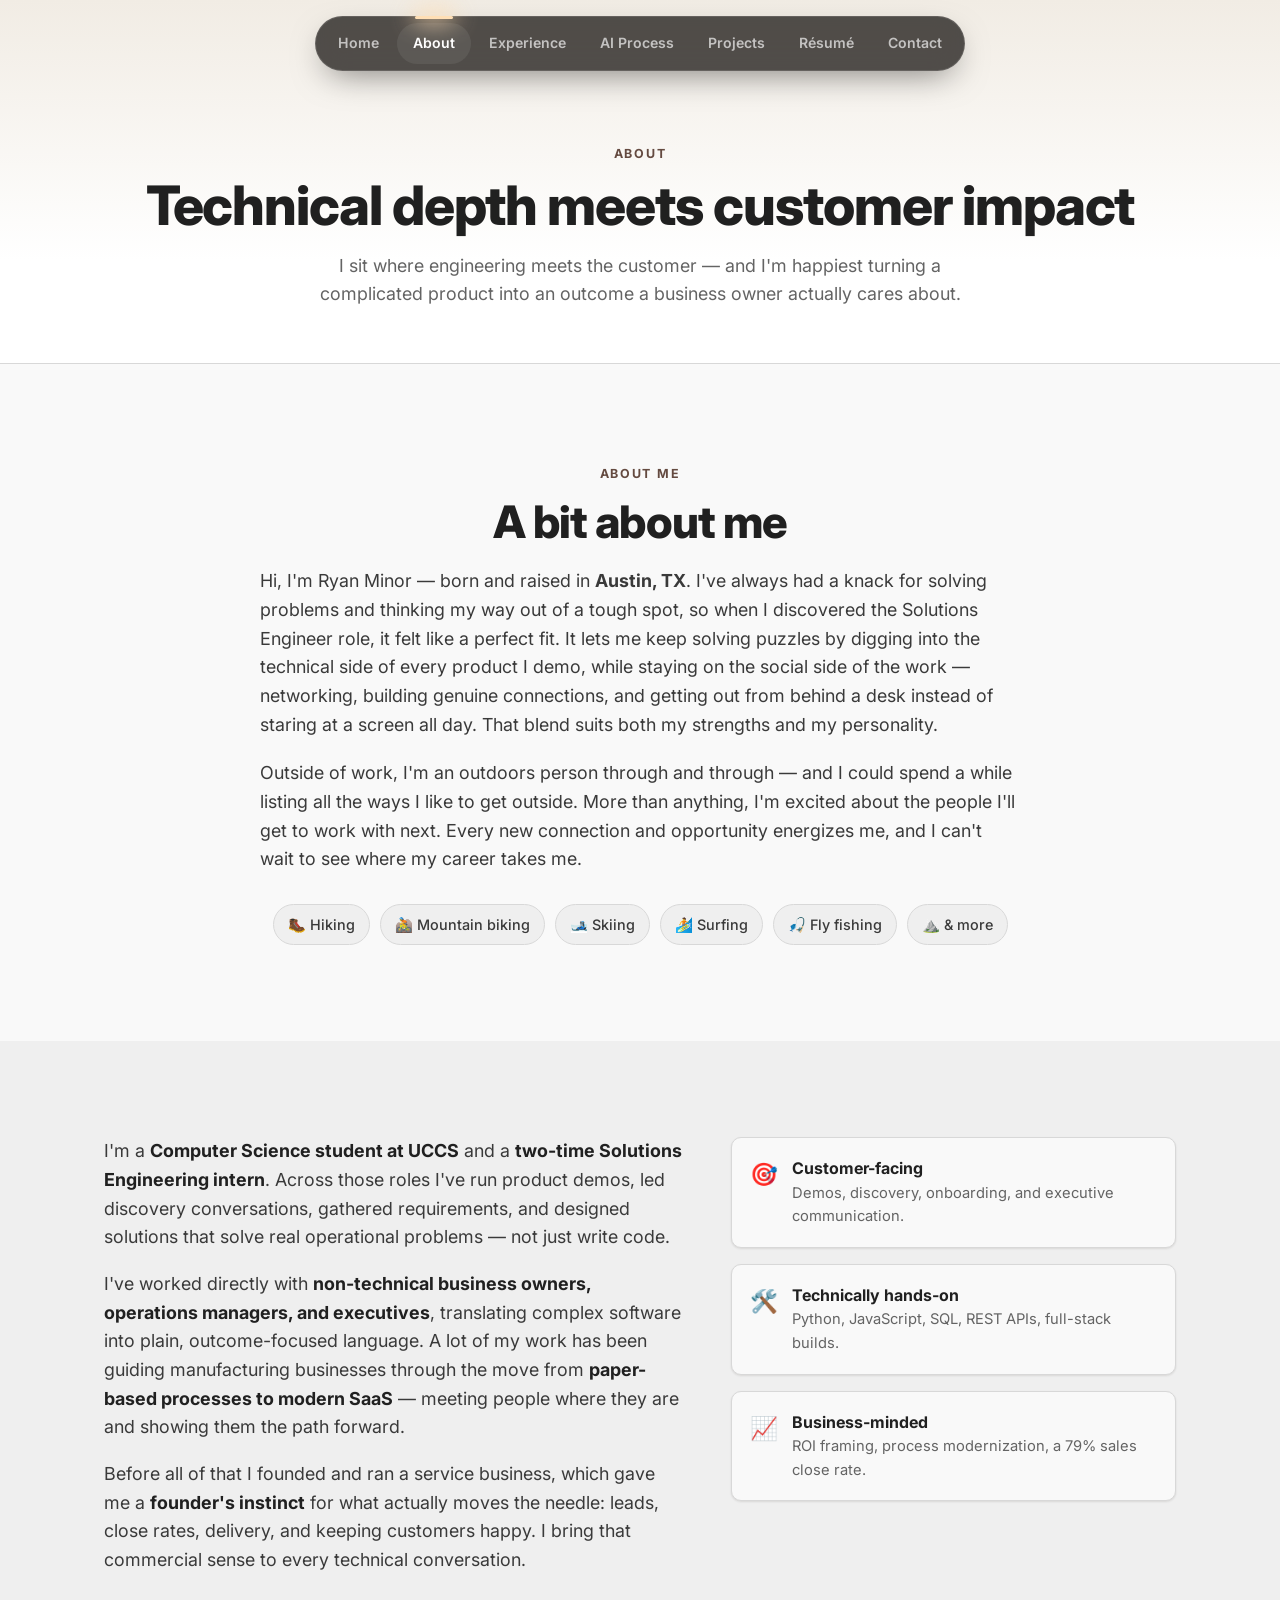
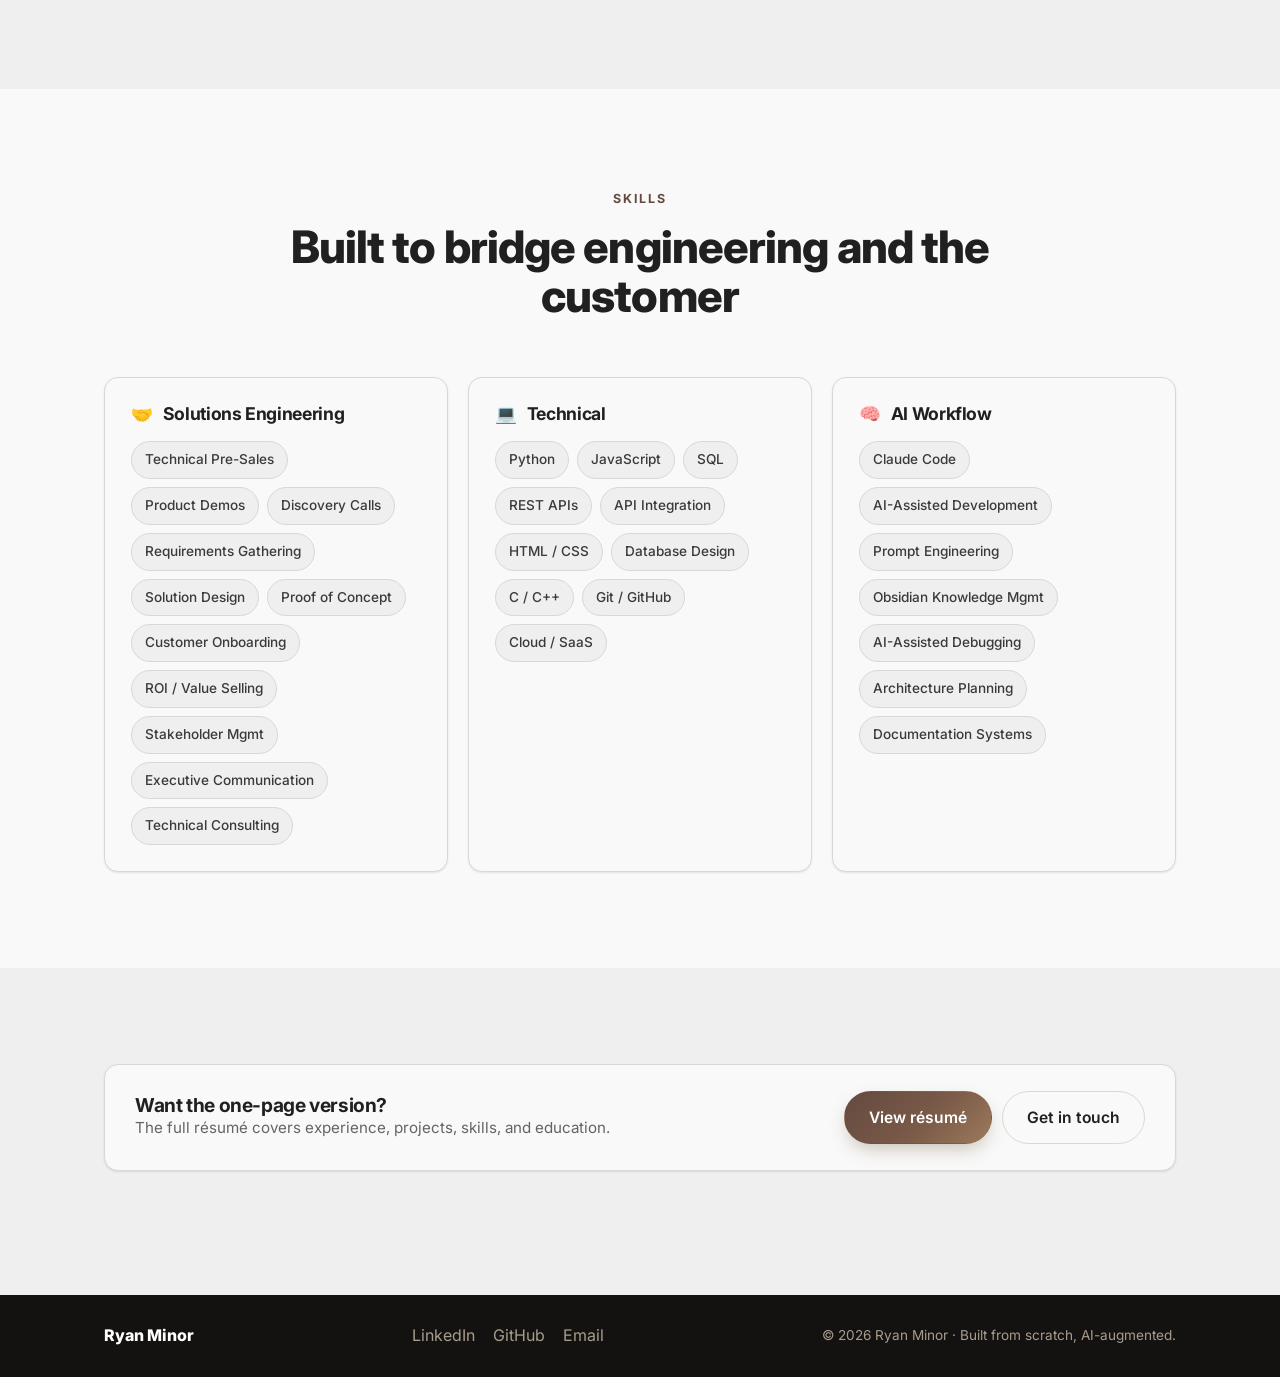
==== about.html @ b39861ee "Redesign portfolio: multi-page Solutions Engineer site - Multi-page architecture (Home, About, Exper" ====
<!DOCTYPE html>
<html lang="en">
<head>
    <meta charset="UTF-8">
    <meta name="viewport" content="width=device-width, initial-scale=1.0">
    <title>About — Ryan Minor</title>
    <meta name="description" content="About Ryan Minor — a Computer Science student and two-time Solutions Engineering intern bridging engineering and the customer.">
    <meta name="theme-color" content="#161616">
    <link rel="icon" href="data:image/svg+xml,<svg xmlns='http://www.w3.org/2000/svg' viewBox='0 0 100 100'><rect width='100' height='100' rx='22' fill='%23644a40'/><text x='50' y='68' font-size='52' font-family='Arial' font-weight='bold' fill='white' text-anchor='middle'>RM</text></svg>">
    <link rel="stylesheet" href="styles.css">
    <link rel="preconnect" href="https://fonts.googleapis.com"><link rel="preconnect" href="https://fonts.gstatic.com" crossorigin>
    <link href="https://fonts.googleapis.com/css2?family=Inter:wght@400;500;600;700;800;900&display=swap" rel="stylesheet">
</head>
<body>
    <div class="scroll-progress" id="scroll-progress"></div>
    <div id="nav-root"></div>

    <main>
        <header class="page-hero">
            <div class="container reveal">
                <span class="eyebrow">About</span>
                <h1 class="page-hero__title">Technical depth meets customer impact</h1>
                <p class="page-hero__lead">I sit where engineering meets the customer — and I'm happiest turning a complicated product into an outcome a business owner actually cares about.</p>
            </div>
        </header>

        <section class="section">
            <div class="container">
                <div class="about-me reveal">
                    <div class="about-me__head">
                        <span class="eyebrow">About Me</span>
                        <h2 class="section-title">A bit about me</h2>
                    </div>
                    <p>Hi, I'm Ryan Minor — born and raised in <strong>Austin, TX</strong>. I've always had a knack for solving problems and thinking my way out of a tough spot, so when I discovered the Solutions Engineer role, it felt like a perfect fit. It lets me keep solving puzzles by digging into the technical side of every product I demo, while staying on the social side of the work — networking, building genuine connections, and getting out from behind a desk instead of staring at a screen all day. That blend suits both my strengths and my personality.</p>
                    <p>Outside of work, I'm an outdoors person through and through — and I could spend a while listing all the ways I like to get outside. More than anything, I'm excited about the people I'll get to work with next. Every new connection and opportunity energizes me, and I can't wait to see where my career takes me.</p>
                    <div class="hobby-tags">
                        <span>🥾 Hiking</span><span>🚵 Mountain biking</span><span>🎿 Skiing</span><span>🏄 Surfing</span><span>🎣 Fly fishing</span><span>⛰️ &amp; more</span>
                    </div>
                </div>
            </div>
        </section>

        <section class="section section-soft">
            <div class="container">
                <div class="about-grid">
                    <div class="about-lead reveal">
                        <p>I'm a <strong>Computer Science student at UCCS</strong> and a <strong>two-time Solutions Engineering intern</strong>. Across those roles I've run product demos, led discovery conversations, gathered requirements, and designed solutions that solve real operational problems — not just write code.</p>
                        <p>I've worked directly with <strong>non-technical business owners, operations managers, and executives</strong>, translating complex software into plain, outcome-focused language. A lot of my work has been guiding manufacturing businesses through the move from <strong>paper-based processes to modern SaaS</strong> — meeting people where they are and showing them the path forward.</p>
                        <p>Before all of that I founded and ran a service business, which gave me a <strong>founder's instinct</strong> for what actually moves the needle: leads, close rates, delivery, and keeping customers happy. I bring that commercial sense to every technical conversation.</p>
                    </div>
                    <ul class="about-points reveal">
                        <li><span>🎯</span><div><strong>Customer-facing</strong><p>Demos, discovery, onboarding, and executive communication.</p></div></li>
                        <li><span>🛠️</span><div><strong>Technically hands-on</strong><p>Python, JavaScript, SQL, REST APIs, full-stack builds.</p></div></li>
                        <li><span>📈</span><div><strong>Business-minded</strong><p>ROI framing, process modernization, a 79% sales close rate.</p></div></li>
                    </ul>
                </div>
            </div>
        </section>

        <section class="section">
            <div class="container">
                <div class="section-head reveal">
                    <span class="eyebrow">Skills</span>
                    <h2 class="section-title">Built to bridge engineering and the customer</h2>
                </div>
                <div class="skills-grid">
                    <div class="skill-col reveal">
                        <h3 class="skill-col__title"><span>🤝</span> Solutions Engineering</h3>
                        <div class="skill-tags">
                            <span>Technical Pre-Sales</span><span>Product Demos</span><span>Discovery Calls</span>
                            <span>Requirements Gathering</span><span>Solution Design</span><span>Proof of Concept</span>
                            <span>Customer Onboarding</span><span>ROI / Value Selling</span><span>Stakeholder Mgmt</span>
                            <span>Executive Communication</span><span>Technical Consulting</span>
                        </div>
                    </div>
                    <div class="skill-col reveal">
                        <h3 class="skill-col__title"><span>💻</span> Technical</h3>
                        <div class="skill-tags">
                            <span>Python</span><span>JavaScript</span><span>SQL</span><span>REST APIs</span>
                            <span>API Integration</span><span>HTML / CSS</span><span>Database Design</span>
                            <span>C / C++</span><span>Git / GitHub</span><span>Cloud / SaaS</span>
                        </div>
                    </div>
                    <div class="skill-col reveal">
                        <h3 class="skill-col__title"><span>🧠</span> AI Workflow</h3>
                        <div class="skill-tags">
                            <span>Claude Code</span><span>AI-Assisted Development</span><span>Prompt Engineering</span>
                            <span>Obsidian Knowledge Mgmt</span><span>AI-Assisted Debugging</span>
                            <span>Architecture Planning</span><span>Documentation Systems</span>
                        </div>
                    </div>
                </div>
            </div>
        </section>

        <section class="section section-soft">
            <div class="container">
                <div class="resume-cta reveal">
                    <div><h3>Want the one-page version?</h3><p>The full résumé covers experience, projects, skills, and education.</p></div>
                    <div class="resume-cta__actions">
                        <a href="resume.html" class="btn btn-primary">View résumé</a>
                        <a href="contact.html" class="btn btn-outline">Get in touch</a>
                    </div>
                </div>
            </div>
        </section>
    </main>

    <footer class="footer" id="footer-root"></footer>
    <script src="script.js"></script>
</body>
</html>
---- styles.css ----
/* ============================================================
   Ryan Minor — Solutions Engineer Portfolio
   Modern SaaS design system · vanilla CSS
   ============================================================ */

:root {
  --bg: #f9f9f9;          /* background */
  --soft: #efefef;        /* muted (section-soft) */
  --ink: #202020;         /* foreground */
  --ink-2: #3a3a3a;
  --muted: #646464;       /* muted-foreground */
  --line: #d8d8d8;        /* border */
  --brand: #644a40;       /* primary — warm brown */
  --brand-2: #9c7a5c;     /* lighter warm brown */
  --brand-ink: #582d1d;   /* deep brown (tag text) */
  --cream: #ffdfb5;       /* secondary — warm cream */
  --dark: #161616;        /* dark sections */
  --dark-2: #1d1b18;
  --grad: linear-gradient(135deg, #644a40 0%, #7a5a48 55%, #9c7a5c 100%);
  --shadow-sm: 0 1px 2px rgba(32,26,22,.06), 0 1px 3px rgba(32,26,22,.05);
  --shadow-md: 0 10px 30px -12px rgba(32,26,22,.18);
  --shadow-lg: 0 30px 60px -20px rgba(32,26,22,.26);
  --radius: 14px;
  --radius-sm: 10px;
  --maxw: 1120px;
  --nav-h: 68px;
}

* { margin: 0; padding: 0; box-sizing: border-box; }
html { scroll-behavior: smooth; scroll-padding-top: 84px; -webkit-text-size-adjust: 100%; }
body {
  font-family: "Inter", -apple-system, BlinkMacSystemFont, "Segoe UI", sans-serif;
  color: var(--ink);
  background: var(--bg);
  line-height: 1.6;
  -webkit-font-smoothing: antialiased;
  overflow-x: hidden;
}
a { color: inherit; text-decoration: none; }
img, canvas { display: block; max-width: 100%; }
h1, h2, h3 { line-height: 1.1; letter-spacing: -0.02em; }

/* ---------- Layout ---------- */
.container { width: 100%; max-width: var(--maxw); margin: 0 auto; padding: 0 24px; }
.section { padding: 96px 0; }
.section-soft { background: var(--soft); }
.section-dark { background: var(--dark); background-image: radial-gradient(900px 500px at 80% -10%, rgba(255,224,194,.18), transparent 60%), radial-gradient(700px 400px at 0% 110%, rgba(100,74,64,.4), transparent 55%); }

.section-head { max-width: 720px; margin: 0 auto 56px; text-align: center; }
.eyebrow { display: inline-block; font-size: .78rem; font-weight: 700; letter-spacing: .14em; text-transform: uppercase; color: var(--brand); margin-bottom: 14px; }
.eyebrow--light { color: #ffe0c2; }
.section-title { font-size: clamp(1.9rem, 3.6vw, 2.8rem); font-weight: 800; color: var(--ink); }
.section-title--light { color: #fff; }
.section-sub { margin-top: 16px; font-size: 1.08rem; color: var(--muted); }
.section-sub--light { color: #cdc6ba; }
.section-head--light .section-title { color: #fff; }

/* ---------- Buttons ---------- */
.btn { display: inline-flex; align-items: center; justify-content: center; gap: 8px; font-weight: 600; font-size: .98rem; padding: 13px 24px; border-radius: 999px; cursor: pointer; border: 1px solid transparent; transition: transform .2s ease, box-shadow .2s ease, background .2s ease, color .2s ease, border-color .2s ease; white-space: nowrap; }
.btn-sm { padding: 9px 18px; font-size: .9rem; }
.btn-primary { background: var(--grad); color: #fff; box-shadow: 0 8px 20px -6px rgba(100,74,40,.4); }
.btn-primary:hover { transform: translateY(-2px); box-shadow: 0 14px 28px -8px rgba(100,74,40,.5); }
.btn-outline { border-color: var(--line); background: var(--bg); color: var(--ink); }
.btn-outline:hover { border-color: var(--brand); color: var(--brand); transform: translateY(-2px); }
.btn-ghost { background: transparent; color: var(--ink); }
.btn-ghost:hover { color: var(--brand); }

/* ---------- Scroll progress ---------- */
.scroll-progress { position: fixed; top: 0; left: 0; height: 3px; width: 100%; transform: scaleX(var(--scroll-progress, 0)); transform-origin: 0 50%; background: var(--grad); z-index: 1000; }

/* ---------- Navbar ---------- */
.navbar { position: fixed; top: 0; left: 0; right: 0; height: var(--nav-h); z-index: 900; display: flex; align-items: center; transition: background .3s ease, box-shadow .3s ease, border-color .3s ease; border-bottom: 1px solid transparent; }
.navbar.scrolled { background: rgba(255,255,255,.85); backdrop-filter: saturate(180%) blur(14px); border-bottom-color: var(--line); box-shadow: var(--shadow-sm); }
.nav-container { width: 100%; max-width: var(--maxw); margin: 0 auto; padding: 0 24px; display: flex; align-items: center; justify-content: space-between; gap: 16px; }
.nav-logo { display: flex; align-items: center; gap: 10px; font-weight: 800; }
.nav-logo__mark { display: grid; place-items: center; width: 34px; height: 34px; border-radius: 10px; background: var(--grad); color: #fff; font-size: .85rem; letter-spacing: -.02em; }
.nav-logo__name { color: #fff; transition: color .3s ease; }
.navbar.scrolled .nav-logo__name { color: var(--ink); }
.nav-links { display: flex; gap: 28px; }
.nav-link { font-size: .95rem; font-weight: 500; color: rgba(255,255,255,.82); transition: color .2s ease; position: relative; }
.nav-link:hover, .nav-link.active { color: #fff; }
.navbar.scrolled .nav-link { color: var(--muted); }
.navbar.scrolled .nav-link:hover, .navbar.scrolled .nav-link.active { color: var(--ink); }
.nav-link.active::after { content: ""; position: absolute; left: 0; right: 0; bottom: -8px; height: 2px; border-radius: 2px; background: var(--brand); }
.nav-actions { display: flex; align-items: center; gap: 10px; }
.navbar:not(.scrolled) .nav-actions .btn-ghost { color: #fff; border: 1px solid rgba(255,255,255,.25); }
.nav-toggle { display: none; flex-direction: column; gap: 5px; background: none; border: 0; cursor: pointer; padding: 8px; }
.nav-toggle span { width: 22px; height: 2px; background: #fff; border-radius: 2px; transition: .3s; }
.navbar.scrolled .nav-toggle span { background: var(--ink); }

/* ---------- Hero ---------- */
.hero { position: relative; min-height: 100vh; display: flex; flex-direction: column; justify-content: center; padding: calc(var(--nav-h) + 40px) 24px 60px; overflow: hidden; background: var(--dark); color: #fff; }
.hero__bg { position: absolute; inset: 0; z-index: 0; }
.hero__grid { position: absolute; inset: 0; background-image: linear-gradient(to right, rgba(255,255,255,.05) 1px, transparent 1px), linear-gradient(to bottom, rgba(255,255,255,.05) 1px, transparent 1px); background-size: 54px 54px; mask-image: radial-gradient(ellipse 80% 60% at 50% 30%, #000 30%, transparent 75%); -webkit-mask-image: radial-gradient(ellipse 80% 60% at 50% 30%, #000 30%, transparent 75%); }
.aurora { position: absolute; border-radius: 50%; filter: blur(90px); opacity: .55; animation: drift 18s ease-in-out infinite; }
.aurora--1 { width: 560px; height: 560px; background: #644a40; top: -160px; left: -100px; }
.aurora--2 { width: 520px; height: 520px; background: #ffdfb5; top: -60px; right: -120px; animation-delay: -6s; }
.aurora--3 { width: 600px; height: 600px; background: #9c7a5c; bottom: -260px; left: 30%; animation-delay: -11s; opacity: .4; }
@keyframes drift { 0%,100% { transform: translate(0,0) scale(1); } 33% { transform: translate(40px,30px) scale(1.08); } 66% { transform: translate(-30px,20px) scale(.95); } }
.hero__shader { position: absolute; inset: 0; width: 100%; height: 100%; display: block; z-index: 0; }
.hero__veil { position: absolute; inset: 0; z-index: 1; pointer-events: none; background: radial-gradient(ellipse 72% 56% at 50% 42%, rgba(11,16,32,.74), rgba(11,16,32,.45) 70%, rgba(11,16,32,.6)); }

.hero__content { position: relative; z-index: 2; max-width: 880px; margin: 0 auto; text-align: center; }
.hero__badge { display: inline-flex; align-items: center; gap: 9px; font-size: .85rem; font-weight: 500; color: #c7d0e8; background: rgba(255,255,255,.06); border: 1px solid rgba(255,255,255,.14); padding: 8px 16px; border-radius: 999px; backdrop-filter: blur(6px); }
.hero__badge-dot { width: 8px; height: 8px; border-radius: 50%; background: #34d399; box-shadow: 0 0 0 4px rgba(52,211,153,.2); }
.hero__title { font-size: clamp(3rem, 8vw, 5.6rem); font-weight: 900; margin: 22px 0 6px; letter-spacing: -.04em; background: linear-gradient(180deg, #fff, #ffe0c2); -webkit-background-clip: text; background-clip: text; color: transparent; }
.hero__roles { display: inline-flex; flex-wrap: wrap; justify-content: center; align-items: center; gap: 10px; font-weight: 600; font-size: clamp(1rem, 2.4vw, 1.35rem); color: #ffe0c2; }
.hero__roles i { color: rgba(255,255,255,.3); font-style: normal; }
.hero__lead { max-width: 640px; margin: 22px auto 0; font-size: 1.12rem; color: #cdc6ba; }
.hero__lead strong { color: #fff; font-weight: 600; }
.hero__cta { display: flex; flex-wrap: wrap; gap: 12px; justify-content: center; margin-top: 34px; }
.hero__cta .btn-outline { background: rgba(255,255,255,.06); border-color: rgba(255,255,255,.2); color: #fff; }
.hero__cta .btn-outline:hover { background: rgba(255,255,255,.12); border-color: #fff; color: #fff; }
.hero__cta .btn-ghost { color: #c7d0e8; }
.hero__cta .btn-ghost:hover { color: #fff; }
.hero__socials { display: flex; flex-wrap: wrap; gap: 22px; justify-content: center; margin-top: 26px; font-size: .9rem; color: #a89c8c; }
.hero__socials a:hover { color: #fff; }

.hero__stats { position: relative; z-index: 2; display: grid; grid-template-columns: repeat(4, 1fr); gap: 20px; max-width: 880px; margin: 64px auto 0; padding-top: 30px; border-top: 1px solid rgba(255,255,255,.1); }
.stat { text-align: center; }
.stat__num { display: block; font-size: clamp(1.8rem, 4vw, 2.6rem); font-weight: 800; background: linear-gradient(135deg,#fff,#ffe0c2); -webkit-background-clip: text; background-clip: text; color: transparent; }
.stat__label { font-size: .82rem; color: #a89c8c; }

/* ---------- About ---------- */
.about-grid { display: grid; grid-template-columns: 1.3fr 1fr; gap: 48px; align-items: start; }
.about-lead p { font-size: 1.12rem; color: var(--ink-2); margin-bottom: 18px; }
.about-lead strong { color: var(--ink); font-weight: 700; }
.about-points { list-style: none; display: grid; gap: 16px; }
.about-points li { display: flex; gap: 14px; background: var(--bg); border: 1px solid var(--line); border-radius: var(--radius-sm); padding: 18px; box-shadow: var(--shadow-sm); }
.about-points span { font-size: 1.4rem; }
.about-points strong { display: block; font-size: 1rem; }
.about-points p { font-size: .92rem; color: var(--muted); }

/* ---------- About Me (personal) ---------- */
.about-me { max-width: 760px; margin: 0 auto; }
.about-me__head { text-align: center; margin-bottom: 8px; }
.about-me p { font-size: 1.12rem; color: var(--ink-2); margin-top: 20px; }
.hobby-tags { display: flex; flex-wrap: wrap; gap: 10px; justify-content: center; margin-top: 30px; }
.hobby-tags span { font-size: .9rem; font-weight: 500; padding: 8px 14px; border-radius: 999px; background: var(--soft); border: 1px solid var(--line); color: var(--ink-2); transition: transform .15s ease, border-color .15s ease; }
.hobby-tags span:hover { transform: translateY(-2px); border-color: var(--brand); }

/* ---------- Experience ---------- */
.timeline { display: grid; gap: 22px; max-width: 880px; margin: 0 auto; }
.exp-card { background: var(--bg); border: 1px solid var(--line); border-radius: var(--radius); padding: 30px; box-shadow: var(--shadow-sm); transition: transform .25s ease, box-shadow .25s ease, border-color .25s ease; }
.exp-card:hover { transform: translateY(-3px); box-shadow: var(--shadow-md); border-color: #d6dbed; }
.exp-card__top { display: flex; justify-content: space-between; align-items: flex-start; gap: 16px; flex-wrap: wrap; margin-bottom: 16px; }
.exp-card__role { font-size: 1.25rem; font-weight: 700; }
.exp-card__co { color: var(--brand); font-weight: 600; }
.exp-card__date { font-size: .85rem; color: var(--muted); white-space: nowrap; background: var(--soft); padding: 6px 12px; border-radius: 999px; }
.exp-card__points { list-style: none; display: grid; gap: 10px; }
.exp-card__points li { position: relative; padding-left: 22px; color: var(--ink-2); font-size: .98rem; }
.exp-card__points li::before { content: ""; position: absolute; left: 4px; top: 10px; width: 6px; height: 6px; border-radius: 50%; background: var(--brand); }
.exp-card__points strong { color: var(--ink); font-weight: 700; }
.exp-card__tags { display: flex; flex-wrap: wrap; gap: 8px; margin-top: 18px; }
.exp-card__tags span { font-size: .78rem; font-weight: 600; color: var(--brand-ink); background: #f1e8df; padding: 5px 12px; border-radius: 999px; }

/* ---------- AI Process ---------- */
.process { display: grid; grid-template-columns: repeat(3, 1fr); gap: 18px; margin-bottom: 36px; }
.process__step { background: var(--bg); border: 1px solid var(--line); border-radius: var(--radius); padding: 26px; box-shadow: var(--shadow-sm); position: relative; overflow: hidden; transition: transform .25s ease, box-shadow .25s ease; }
.process__step:hover { transform: translateY(-3px); box-shadow: var(--shadow-md); }
.process__num { font-size: 2rem; font-weight: 800; background: var(--grad); -webkit-background-clip: text; background-clip: text; color: transparent; }
.process__step h3 { font-size: 1.05rem; margin: 8px 0 6px; }
.process__step p { font-size: .92rem; color: var(--muted); }
.ai-tools { display: grid; grid-template-columns: repeat(3, 1fr); gap: 18px; }
.ai-tool { background: var(--dark); color: #fff; border-radius: var(--radius); padding: 28px; background-image: radial-gradient(500px 200px at 100% 0%, rgba(255,224,194,.16), transparent 70%); }
.ai-tool h3 { font-size: 1.1rem; margin-bottom: 10px; }
.ai-tool p { font-size: .92rem; color: #cdc6ba; }

/* ---------- Knowledge Graph ---------- */
.graph-wrap { position: relative; height: 520px; border-radius: 12px; overflow: hidden; background: radial-gradient(130% 100% at 50% -10%, #201d2b, #151515 65%); box-shadow: inset 0 0 0 1px rgba(255,255,255,.06); }
#knowledge-graph { width: 100%; height: 100%; cursor: grab; }
#knowledge-graph:active { cursor: grabbing; }
.graph-tooltip { position: absolute; pointer-events: none; padding: 6px 11px; border-radius: 8px; background: #1e1e1e; box-shadow: inset 0 0 0 1px rgba(255,255,255,.12); color: #eeeeee; font-size: .8rem; font-weight: 500; letter-spacing: -.28px; opacity: 0; transform: translate(-50%, -135%); transition: opacity .15s ease; white-space: nowrap; z-index: 5; }
.graph-legend { position: absolute; bottom: 14px; left: 16px; right: 16px; text-align: center; pointer-events: none; }
.graph-legend .graph-cap { font-size: 12px; color: #a3a3a3; letter-spacing: -.24px; }

/* ---------- AI Projects ---------- */
.proj-grid { display: grid; grid-template-columns: repeat(3, 1fr); gap: 20px; }
.proj-card { background: var(--bg); border: 1px solid var(--line); border-radius: var(--radius); padding: 26px; box-shadow: var(--shadow-sm); display: flex; flex-direction: column; transition: transform .25s ease, box-shadow .25s ease, border-color .25s ease; }
.proj-card:hover { transform: translateY(-4px); box-shadow: var(--shadow-lg); border-color: #d2d8ef; }
.proj-card--feature { grid-column: span 3; border-color: transparent; background: var(--dark); color: #fff; background-image: radial-gradient(700px 300px at 90% -20%, rgba(255,224,194,.16), transparent 60%), radial-gradient(500px 300px at -10% 120%, rgba(100,74,64,.4), transparent 60%); }
.proj-card__head { display: flex; justify-content: space-between; align-items: center; gap: 12px; margin-bottom: 12px; }
.proj-card__head h3 { font-size: 1.2rem; }
.proj-card--feature .proj-card__head h3 { font-size: 1.5rem; }
.proj-card__status { font-size: .72rem; font-weight: 700; text-transform: uppercase; letter-spacing: .06em; padding: 5px 11px; border-radius: 999px; background: #f1e8df; color: var(--brand-ink); white-space: nowrap; }
.proj-card--feature .proj-card__status { background: rgba(255,255,255,.15); color: #fff; }
.proj-card__status--live { background: #dcfce7; color: #166534; }
.proj-card__status--soon { background: #fef3c7; color: #92400e; }
.proj-card__desc { font-size: .96rem; color: var(--muted); margin-bottom: 18px; }
.proj-card--feature .proj-card__desc { color: #cdc6ba; max-width: 720px; }
.proj-card--feature .proj-card__desc strong { color: #fff; }
.proj-meta { display: grid; gap: 12px; margin-bottom: 18px; }
.proj-card--feature .proj-meta { grid-template-columns: repeat(3, 1fr); }
.proj-meta dt { font-size: .72rem; font-weight: 700; text-transform: uppercase; letter-spacing: .06em; color: var(--brand); margin-bottom: 3px; }
.proj-card--feature .proj-meta dt { color: #ffe0c2; }
.proj-meta dd { font-size: .9rem; color: var(--ink-2); }
.proj-card--feature .proj-meta dd { color: #ddd5c9; }
.proj-card__tags { display: flex; flex-wrap: wrap; gap: 7px; margin-top: auto; }
.proj-card__tags span { font-size: .76rem; font-weight: 600; color: var(--ink-2); background: var(--soft); border: 1px solid var(--line); padding: 4px 10px; border-radius: 999px; }
.proj-card--feature .proj-card__tags span { background: rgba(255,255,255,.1); border-color: rgba(255,255,255,.15); color: #fff; }
.proj-card__outcome { margin-top: 16px; font-size: .9rem; color: #ffe0c2; font-weight: 500; }
.proj-role { font-size: .82rem; font-weight: 600; color: var(--brand); margin-bottom: 12px; }
.proj-foot { margin-top: auto; padding-top: 16px; }
.proj-links { display: flex; flex-wrap: wrap; gap: 18px; margin-top: 16px; }
.proj-link { display: inline-flex; align-items: center; gap: 7px; font-size: .88rem; font-weight: 600; color: var(--brand); transition: opacity .15s ease; }
.proj-link svg { width: 16px; height: 16px; }
.proj-link:hover { opacity: .65; }
.proj-link--ghost { color: var(--muted); }

/* ---------- Skills ---------- */
.skills-grid { display: grid; grid-template-columns: repeat(3, 1fr); gap: 20px; }
.skill-col { background: var(--bg); border: 1px solid var(--line); border-radius: var(--radius); padding: 26px; box-shadow: var(--shadow-sm); }
.skill-col__title { display: flex; align-items: center; gap: 10px; font-size: 1.1rem; margin-bottom: 18px; }
.skill-tags { display: flex; flex-wrap: wrap; gap: 8px; }
.skill-tags span { font-size: .85rem; font-weight: 500; padding: 7px 13px; border-radius: 999px; background: var(--soft); border: 1px solid var(--line); color: var(--ink-2); transition: transform .15s ease, border-color .15s ease, color .15s ease; }
.skill-tags span:hover { transform: translateY(-2px); border-color: var(--brand); color: var(--brand); }
.stack-use { color: var(--muted); font-size: .92rem; margin-bottom: 14px; }
.stack-note { text-align: center; max-width: 720px; margin: 32px auto 0; color: var(--ink-2); font-size: 1.05rem; }
.toolkit-stat { text-align: center; margin: -8px 0 44px; }
.toolkit-stat .stat__num { display: block; font-size: clamp(2.8rem, 7vw, 4.4rem); font-weight: 800; line-height: 1; background: var(--grad); -webkit-background-clip: text; background-clip: text; color: transparent; }
.toolkit-stat__label { display: block; margin-top: 8px; color: var(--muted); font-size: 1rem; }

/* ---------- Mini projects ---------- */
.mini-grid { display: grid; grid-template-columns: repeat(3, 1fr); gap: 20px; }
.mini-card { background: var(--bg); border: 1px solid var(--line); border-radius: var(--radius); padding: 24px; box-shadow: var(--shadow-sm); transition: transform .25s ease, box-shadow .25s ease; }
.mini-card:hover { transform: translateY(-3px); box-shadow: var(--shadow-md); }
.mini-card h3 { font-size: 1.1rem; margin-bottom: 10px; }
.mini-card p { font-size: .92rem; color: var(--muted); margin-bottom: 16px; }

/* ---------- Resume ---------- */
.resume-cta { display: flex; justify-content: space-between; align-items: center; gap: 20px; flex-wrap: wrap; background: var(--bg); border: 1px solid var(--line); border-radius: var(--radius); padding: 26px 30px; box-shadow: var(--shadow-sm); margin-bottom: 28px; }
.resume-cta h3 { font-size: 1.2rem; }
.resume-cta p { color: var(--muted); font-size: .95rem; }
.resume-cta__actions { display: flex; gap: 10px; flex-wrap: wrap; }
.resume-embed { border-radius: var(--radius); overflow: hidden; border: 1px solid var(--line); box-shadow: var(--shadow-md); height: 780px; background: var(--soft); }
.resume-embed iframe { width: 100%; height: 100%; border: 0; }

/* ---------- Contact ---------- */
.contact-inner { text-align: center; max-width: 720px; margin: 0 auto; }
.contact-lead { margin: 16px auto 30px; color: #cdc6ba; font-size: 1.08rem; }
.contact-lead strong { color: #fff; }
.contact-methods { display: flex; flex-wrap: wrap; gap: 12px; justify-content: center; }
.contact-chip { display: inline-flex; align-items: center; gap: 9px; padding: 12px 20px; border-radius: 999px; background: rgba(255,255,255,.06); border: 1px solid rgba(255,255,255,.15); color: #fff; font-weight: 500; font-size: .95rem; transition: transform .2s ease, background .2s ease, border-color .2s ease; }
.contact-chip:hover { transform: translateY(-3px); background: rgba(255,255,255,.12); border-color: rgba(255,255,255,.4); }
.contact-loc { margin-top: 26px; color: #a89c8c; font-size: .92rem; }

/* ---------- Footer ---------- */
.footer { background: #141210; color: #a89c8c; padding: 28px 0; }
.footer__inner { display: flex; justify-content: space-between; align-items: center; gap: 14px; flex-wrap: wrap; }
.footer__name { font-weight: 800; color: #fff; }
.footer__copy { font-size: .85rem; }

/* ---------- Reveal animations ---------- */
.reveal { opacity: 0; transform: translateY(28px); transition: opacity .7s cubic-bezier(.16,1,.3,1), transform .7s cubic-bezier(.16,1,.3,1); }
.reveal.in { opacity: 1; transform: none; }

/* ---------- Tubelight nav (floating pill) ---------- */
.tube-nav { position: fixed; top: 16px; left: 50%; transform: translateX(-50%); z-index: 950; max-width: calc(100% - 24px); }
.tube-nav__pill { position: relative; display: flex; align-items: center; gap: 2px; padding: 6px; border-radius: 999px; background: rgba(22,20,18,.74); -webkit-backdrop-filter: saturate(160%) blur(14px); backdrop-filter: saturate(160%) blur(14px); border: 1px solid rgba(255,255,255,.12); box-shadow: 0 12px 34px -12px rgba(0,0,0,.55); }
.tube-link { position: relative; display: inline-flex; align-items: center; gap: 8px; padding: 9px 16px; border-radius: 999px; font-size: .88rem; font-weight: 600; color: rgba(255,255,255,.66); transition: color .2s ease, background .2s ease; white-space: nowrap; }
.tube-link:hover { color: #fff; }
.tube-link.active { color: #fff; background: rgba(255,255,255,.07); }
.tube-link__icon { display: none; align-items: center; }
.tube-link__icon svg { width: 18px; height: 18px; }
.tube-lamp { position: absolute; top: 0; left: 0; height: 1px; pointer-events: none; transition: left .45s cubic-bezier(.16,1,.3,1), width .45s cubic-bezier(.16,1,.3,1); }
.tube-lamp__bar { position: absolute; top: -1px; left: 50%; transform: translateX(-50%); width: 38px; height: 3px; border-radius: 3px; background: var(--cream); }
.tube-lamp__glow { position: absolute; top: -9px; left: 50%; transform: translateX(-50%); width: 48px; height: 16px; background: var(--cream); filter: blur(11px); opacity: .8; border-radius: 50%; }

/* ---------- Page header (interior pages) ---------- */
.page-hero { padding: 140px 0 54px; text-align: center; background: linear-gradient(180deg, #f1ece4, #fff 72%); border-bottom: 1px solid var(--line); }
.page-hero .eyebrow { margin-bottom: 12px; }
.page-hero__title { font-size: clamp(2.2rem, 5vw, 3.4rem); font-weight: 800; }
.page-hero__lead { max-width: 700px; margin: 16px auto 0; color: var(--muted); font-size: 1.12rem; }

/* ---------- Page transitions ---------- */
main { animation: pageIn .5s cubic-bezier(.16,1,.3,1) both; }
@keyframes pageIn { from { opacity: 0; transform: translateY(14px); } to { opacity: 1; transform: none; } }
body.is-exiting main { animation: pageOut .24s ease both; }
@keyframes pageOut { to { opacity: 0; transform: translateY(-10px); } }

/* ---------- Gooey morphing text ---------- */
.gooey { position: relative; height: 78px; margin: 8px 0 2px; }
.gooey__stage { position: absolute; inset: 0; display: flex; align-items: center; justify-content: center; filter: url(#threshold); }
.gooey__t1, .gooey__t2 { position: absolute; display: inline-block; user-select: none; text-align: center; font-weight: 800; letter-spacing: -.02em; font-size: clamp(1.7rem, 5.5vw, 3.2rem); white-space: nowrap; color: #ffe0c2; }

/* ---------- Home overview cards ---------- */
.overview-grid { display: grid; grid-template-columns: repeat(3, 1fr); gap: 20px; }
.ov-card { display: block; background: var(--bg); border: 1px solid var(--line); border-radius: var(--radius); padding: 28px; box-shadow: var(--shadow-sm); transition: transform .25s ease, box-shadow .25s ease, border-color .25s ease; }
.ov-card:hover { transform: translateY(-4px); box-shadow: var(--shadow-lg); border-color: #d2d8ef; }
.ov-card__icon { width: 46px; height: 46px; border-radius: 12px; display: grid; place-items: center; background: #f1e8df; color: var(--brand); margin-bottom: 14px; font-size: 1.3rem; }
.ov-card h3 { font-size: 1.15rem; margin-bottom: 8px; }
.ov-card p { color: var(--muted); font-size: .95rem; }
.ov-card__more { display: inline-block; margin-top: 14px; color: var(--brand); font-weight: 600; font-size: .9rem; }

/* ---------- Footer links ---------- */
.footer__links { display: flex; gap: 18px; }
.footer__links a:hover { color: #fff; }

/* ---------- Responsive ---------- */
@media (max-width: 920px) {
  .about-grid { grid-template-columns: 1fr; gap: 28px; }
  .process, .ai-tools, .proj-grid, .skills-grid, .mini-grid, .overview-grid { grid-template-columns: 1fr 1fr; }
  .proj-card--feature { grid-column: span 2; }
  .proj-card--feature .proj-meta { grid-template-columns: 1fr; }
}
@media (max-width: 720px) {
  .section { padding: 72px 0; }
  .nav-links, .nav-actions { display: none; }
  .nav-links.open { display: flex; position: absolute; top: var(--nav-h); left: 0; right: 0; flex-direction: column; gap: 0; background: #fff; border-bottom: 1px solid var(--line); box-shadow: var(--shadow-md); padding: 8px; }
  .nav-links.open .nav-link { color: var(--ink); padding: 14px 16px; border-radius: 10px; }
  .nav-links.open .nav-link:hover { background: var(--soft); }
  .nav-toggle { display: flex; }
  .hero__stats { grid-template-columns: 1fr 1fr; gap: 24px 12px; }
  .process, .ai-tools, .proj-grid, .skills-grid, .mini-grid, .overview-grid { grid-template-columns: 1fr; }
  .proj-card--feature { grid-column: span 1; }
  .resume-embed { height: 560px; }
  .graph-wrap { height: 440px; }
  .graph-legend { max-width: 92%; }

  /* tubelight nav → bottom bar with icons */
  .tube-nav { top: auto; bottom: 14px; }
  .tube-nav__pill { overflow-x: auto; max-width: calc(100vw - 24px); -ms-overflow-style: none; scrollbar-width: none; }
  .tube-nav__pill::-webkit-scrollbar { display: none; }
  .tube-link { padding: 10px 12px; }
  .tube-link__label { display: none; }
  .tube-link__icon { display: inline-flex; }
  .page-hero { padding: 92px 0 44px; }
}

@media (prefers-reduced-motion: reduce) {
  * { animation: none !important; scroll-behavior: auto; }
  .reveal { opacity: 1; transform: none; transition: none; }
}
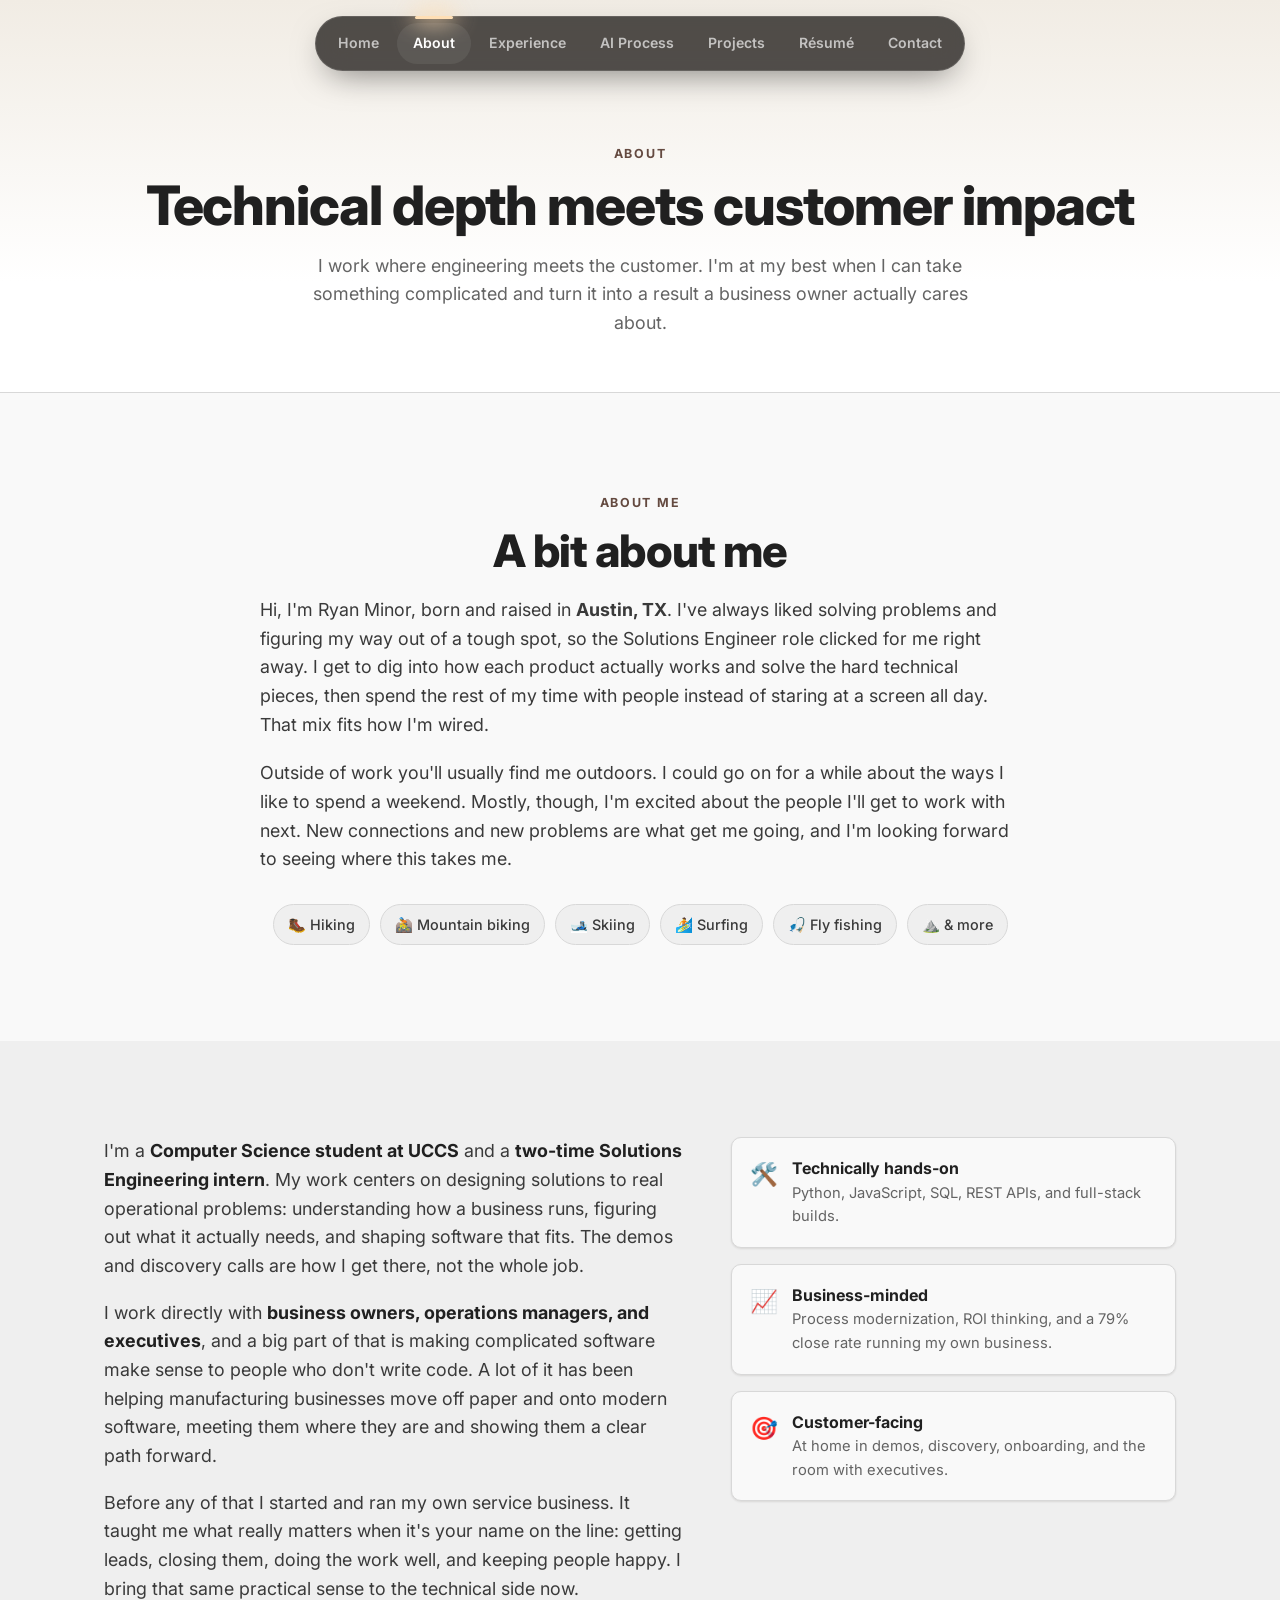
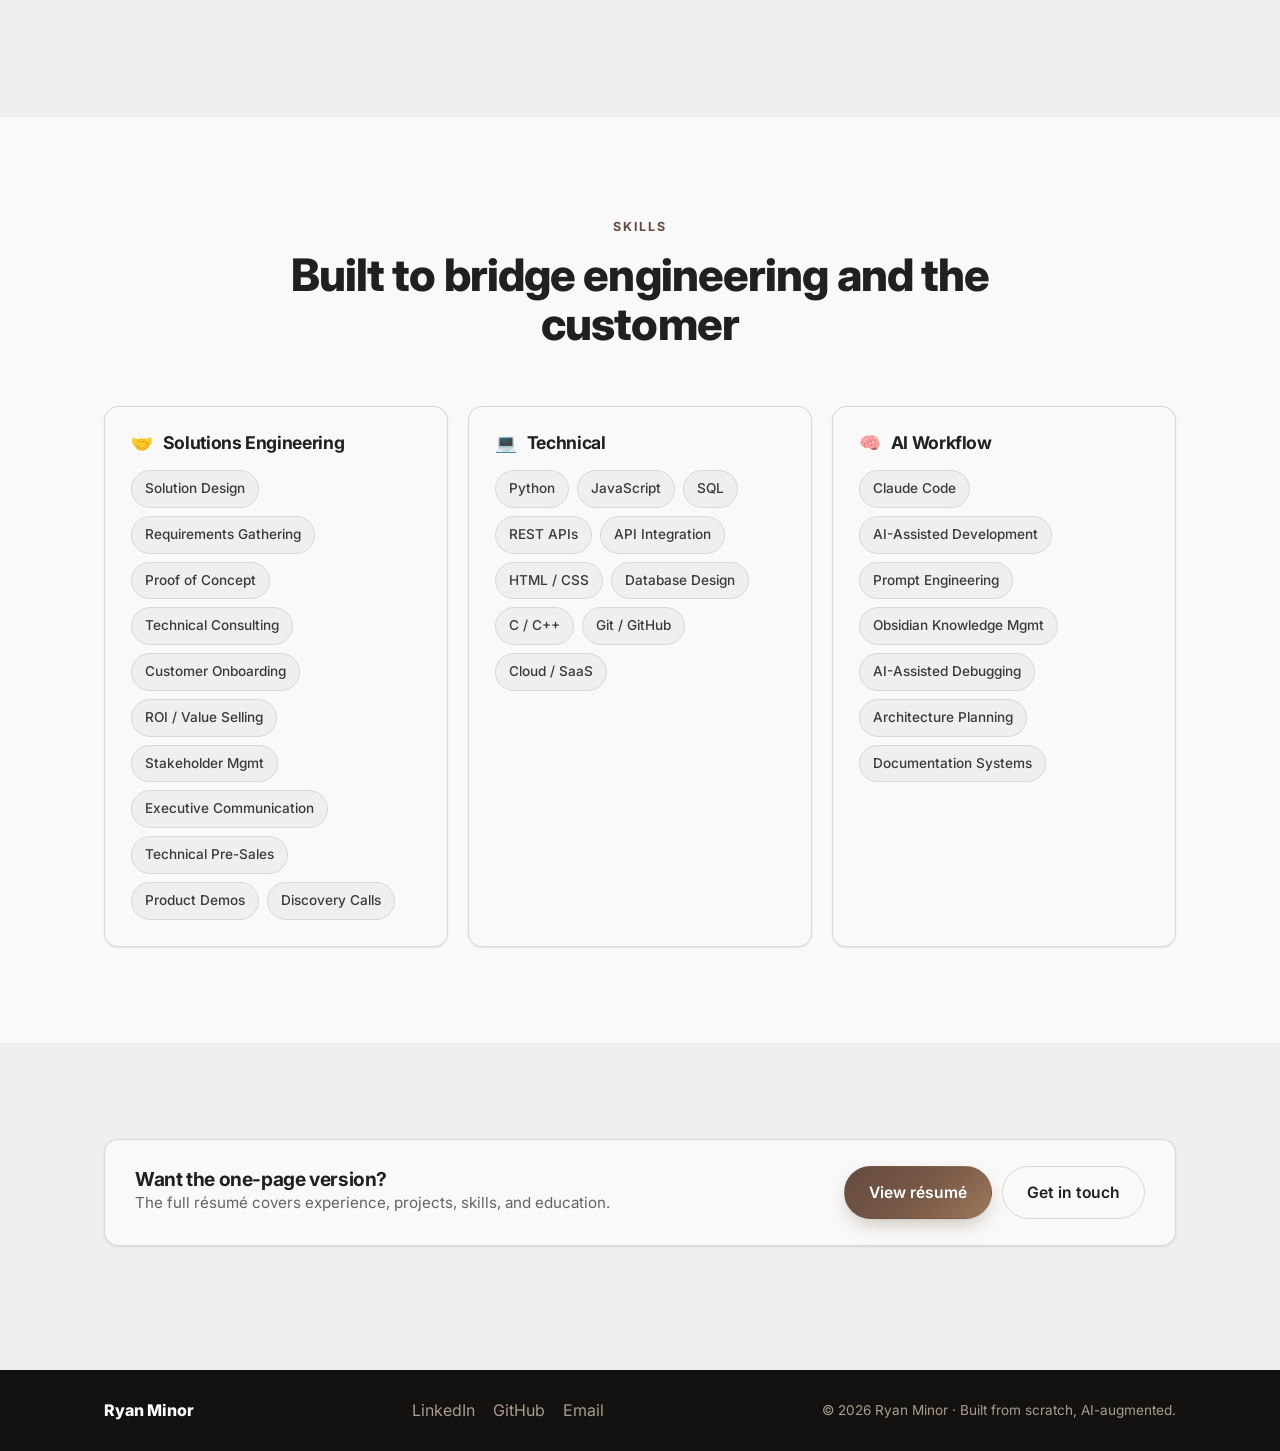
==== commit af41e931: "content: rewrite site copy for human readability - Lead with skilled, technical work; move demos and" ====
--- a/about.html
+++ b/about.html
@@ -4,10 +4,10 @@
     <meta charset="UTF-8">
     <meta name="viewport" content="width=device-width, initial-scale=1.0">
     <title>About — Ryan Minor</title>
-    <meta name="description" content="About Ryan Minor — a Computer Science student and two-time Solutions Engineering intern bridging engineering and the customer.">
+    <meta name="description" content="About Ryan Minor, a Computer Science student and two-time Solutions Engineering intern who works where engineering meets the customer.">
     <meta name="theme-color" content="#161616">
     <link rel="icon" href="data:image/svg+xml,<svg xmlns='http://www.w3.org/2000/svg' viewBox='0 0 100 100'><rect width='100' height='100' rx='22' fill='%23644a40'/><text x='50' y='68' font-size='52' font-family='Arial' font-weight='bold' fill='white' text-anchor='middle'>RM</text></svg>">
-    <link rel="stylesheet" href="styles.css">
+    <link rel="stylesheet" href="styles.css?v=4">
     <link rel="preconnect" href="https://fonts.googleapis.com"><link rel="preconnect" href="https://fonts.gstatic.com" crossorigin>
     <link href="https://fonts.googleapis.com/css2?family=Inter:wght@400;500;600;700;800;900&display=swap" rel="stylesheet">
 </head>
@@ -20,7 +20,7 @@
             <div class="container reveal">
                 <span class="eyebrow">About</span>
                 <h1 class="page-hero__title">Technical depth meets customer impact</h1>
-                <p class="page-hero__lead">I sit where engineering meets the customer — and I'm happiest turning a complicated product into an outcome a business owner actually cares about.</p>
+                <p class="page-hero__lead">I work where engineering meets the customer. I'm at my best when I can take something complicated and turn it into a result a business owner actually cares about.</p>
             </div>
         </header>
 
@@ -31,8 +31,8 @@
                         <span class="eyebrow">About Me</span>
                         <h2 class="section-title">A bit about me</h2>
                     </div>
-                    <p>Hi, I'm Ryan Minor — born and raised in <strong>Austin, TX</strong>. I've always had a knack for solving problems and thinking my way out of a tough spot, so when I discovered the Solutions Engineer role, it felt like a perfect fit. It lets me keep solving puzzles by digging into the technical side of every product I demo, while staying on the social side of the work — networking, building genuine connections, and getting out from behind a desk instead of staring at a screen all day. That blend suits both my strengths and my personality.</p>
-                    <p>Outside of work, I'm an outdoors person through and through — and I could spend a while listing all the ways I like to get outside. More than anything, I'm excited about the people I'll get to work with next. Every new connection and opportunity energizes me, and I can't wait to see where my career takes me.</p>
+                    <p>Hi, I'm Ryan Minor, born and raised in <strong>Austin, TX</strong>. I've always liked solving problems and figuring my way out of a tough spot, so the Solutions Engineer role clicked for me right away. I get to dig into how each product actually works and solve the hard technical pieces, then spend the rest of my time with people instead of staring at a screen all day. That mix fits how I'm wired.</p>
+                    <p>Outside of work you'll usually find me outdoors. I could go on for a while about the ways I like to spend a weekend. Mostly, though, I'm excited about the people I'll get to work with next. New connections and new problems are what get me going, and I'm looking forward to seeing where this takes me.</p>
                     <div class="hobby-tags">
                         <span>🥾 Hiking</span><span>🚵 Mountain biking</span><span>🎿 Skiing</span><span>🏄 Surfing</span><span>🎣 Fly fishing</span><span>⛰️ &amp; more</span>
                     </div>
@@ -44,14 +44,14 @@
             <div class="container">
                 <div class="about-grid">
                     <div class="about-lead reveal">
-                        <p>I'm a <strong>Computer Science student at UCCS</strong> and a <strong>two-time Solutions Engineering intern</strong>. Across those roles I've run product demos, led discovery conversations, gathered requirements, and designed solutions that solve real operational problems — not just write code.</p>
-                        <p>I've worked directly with <strong>non-technical business owners, operations managers, and executives</strong>, translating complex software into plain, outcome-focused language. A lot of my work has been guiding manufacturing businesses through the move from <strong>paper-based processes to modern SaaS</strong> — meeting people where they are and showing them the path forward.</p>
-                        <p>Before all of that I founded and ran a service business, which gave me a <strong>founder's instinct</strong> for what actually moves the needle: leads, close rates, delivery, and keeping customers happy. I bring that commercial sense to every technical conversation.</p>
+                        <p>I'm a <strong>Computer Science student at UCCS</strong> and a <strong>two-time Solutions Engineering intern</strong>. My work centers on designing solutions to real operational problems: understanding how a business runs, figuring out what it actually needs, and shaping software that fits. The demos and discovery calls are how I get there, not the whole job.</p>
+                        <p>I work directly with <strong>business owners, operations managers, and executives</strong>, and a big part of that is making complicated software make sense to people who don't write code. A lot of it has been helping manufacturing businesses move off paper and onto modern software, meeting them where they are and showing them a clear path forward.</p>
+                        <p>Before any of that I started and ran my own service business. It taught me what really matters when it's your name on the line: getting leads, closing them, doing the work well, and keeping people happy. I bring that same practical sense to the technical side now.</p>
                     </div>
                     <ul class="about-points reveal">
-                        <li><span>🎯</span><div><strong>Customer-facing</strong><p>Demos, discovery, onboarding, and executive communication.</p></div></li>
-                        <li><span>🛠️</span><div><strong>Technically hands-on</strong><p>Python, JavaScript, SQL, REST APIs, full-stack builds.</p></div></li>
-                        <li><span>📈</span><div><strong>Business-minded</strong><p>ROI framing, process modernization, a 79% sales close rate.</p></div></li>
+                        <li><span>🛠️</span><div><strong>Technically hands-on</strong><p>Python, JavaScript, SQL, REST APIs, and full-stack builds.</p></div></li>
+                        <li><span>📈</span><div><strong>Business-minded</strong><p>Process modernization, ROI thinking, and a 79% close rate running my own business.</p></div></li>
+                        <li><span>🎯</span><div><strong>Customer-facing</strong><p>At home in demos, discovery, onboarding, and the room with executives.</p></div></li>
                     </ul>
                 </div>
             </div>
@@ -67,10 +67,10 @@
                     <div class="skill-col reveal">
                         <h3 class="skill-col__title"><span>🤝</span> Solutions Engineering</h3>
                         <div class="skill-tags">
-                            <span>Technical Pre-Sales</span><span>Product Demos</span><span>Discovery Calls</span>
-                            <span>Requirements Gathering</span><span>Solution Design</span><span>Proof of Concept</span>
-                            <span>Customer Onboarding</span><span>ROI / Value Selling</span><span>Stakeholder Mgmt</span>
-                            <span>Executive Communication</span><span>Technical Consulting</span>
+                            <span>Solution Design</span><span>Requirements Gathering</span><span>Proof of Concept</span>
+                            <span>Technical Consulting</span><span>Customer Onboarding</span><span>ROI / Value Selling</span>
+                            <span>Stakeholder Mgmt</span><span>Executive Communication</span><span>Technical Pre-Sales</span>
+                            <span>Product Demos</span><span>Discovery Calls</span>
                         </div>
                     </div>
                     <div class="skill-col reveal">
@@ -107,6 +107,6 @@
     </main>
 
     <footer class="footer" id="footer-root"></footer>
-    <script src="script.js"></script>
+    <script src="script.js?v=4"></script>
 </body>
 </html>
--- a/styles.css
+++ b/styles.css
@@ -242,6 +242,7 @@
 .contact-methods { display: flex; flex-wrap: wrap; gap: 12px; justify-content: center; }
 .contact-chip { display: inline-flex; align-items: center; gap: 9px; padding: 12px 20px; border-radius: 999px; background: rgba(255,255,255,.06); border: 1px solid rgba(255,255,255,.15); color: #fff; font-weight: 500; font-size: .95rem; transition: transform .2s ease, background .2s ease, border-color .2s ease; }
 .contact-chip:hover { transform: translateY(-3px); background: rgba(255,255,255,.12); border-color: rgba(255,255,255,.4); }
+.contact-chip__tag { font-size: .68rem; font-weight: 700; letter-spacing: .06em; text-transform: uppercase; color: rgba(255,255,255,.6); background: rgba(255,255,255,.1); padding: 2px 7px; border-radius: 999px; }
 .contact-loc { margin-top: 26px; color: #a89c8c; font-size: .92rem; }
 
 /* ---------- Footer ---------- */
@@ -317,8 +318,9 @@
   .graph-wrap { height: 440px; }
   .graph-legend { max-width: 92%; }
 
-  /* tubelight nav → bottom bar with icons */
-  .tube-nav { top: auto; bottom: 14px; }
+  /* tubelight nav → floating bottom bar, raised up so it sits ABOVE iOS Safari's
+     bottom toolbar (which otherwise covers the tabs and makes them untappable). */
+  .tube-nav { top: auto; bottom: calc(env(safe-area-inset-bottom, 0px) + 10px); }
   .tube-nav__pill { overflow-x: auto; max-width: calc(100vw - 24px); -ms-overflow-style: none; scrollbar-width: none; }
   .tube-nav__pill::-webkit-scrollbar { display: none; }
   .tube-link { padding: 10px 12px; }
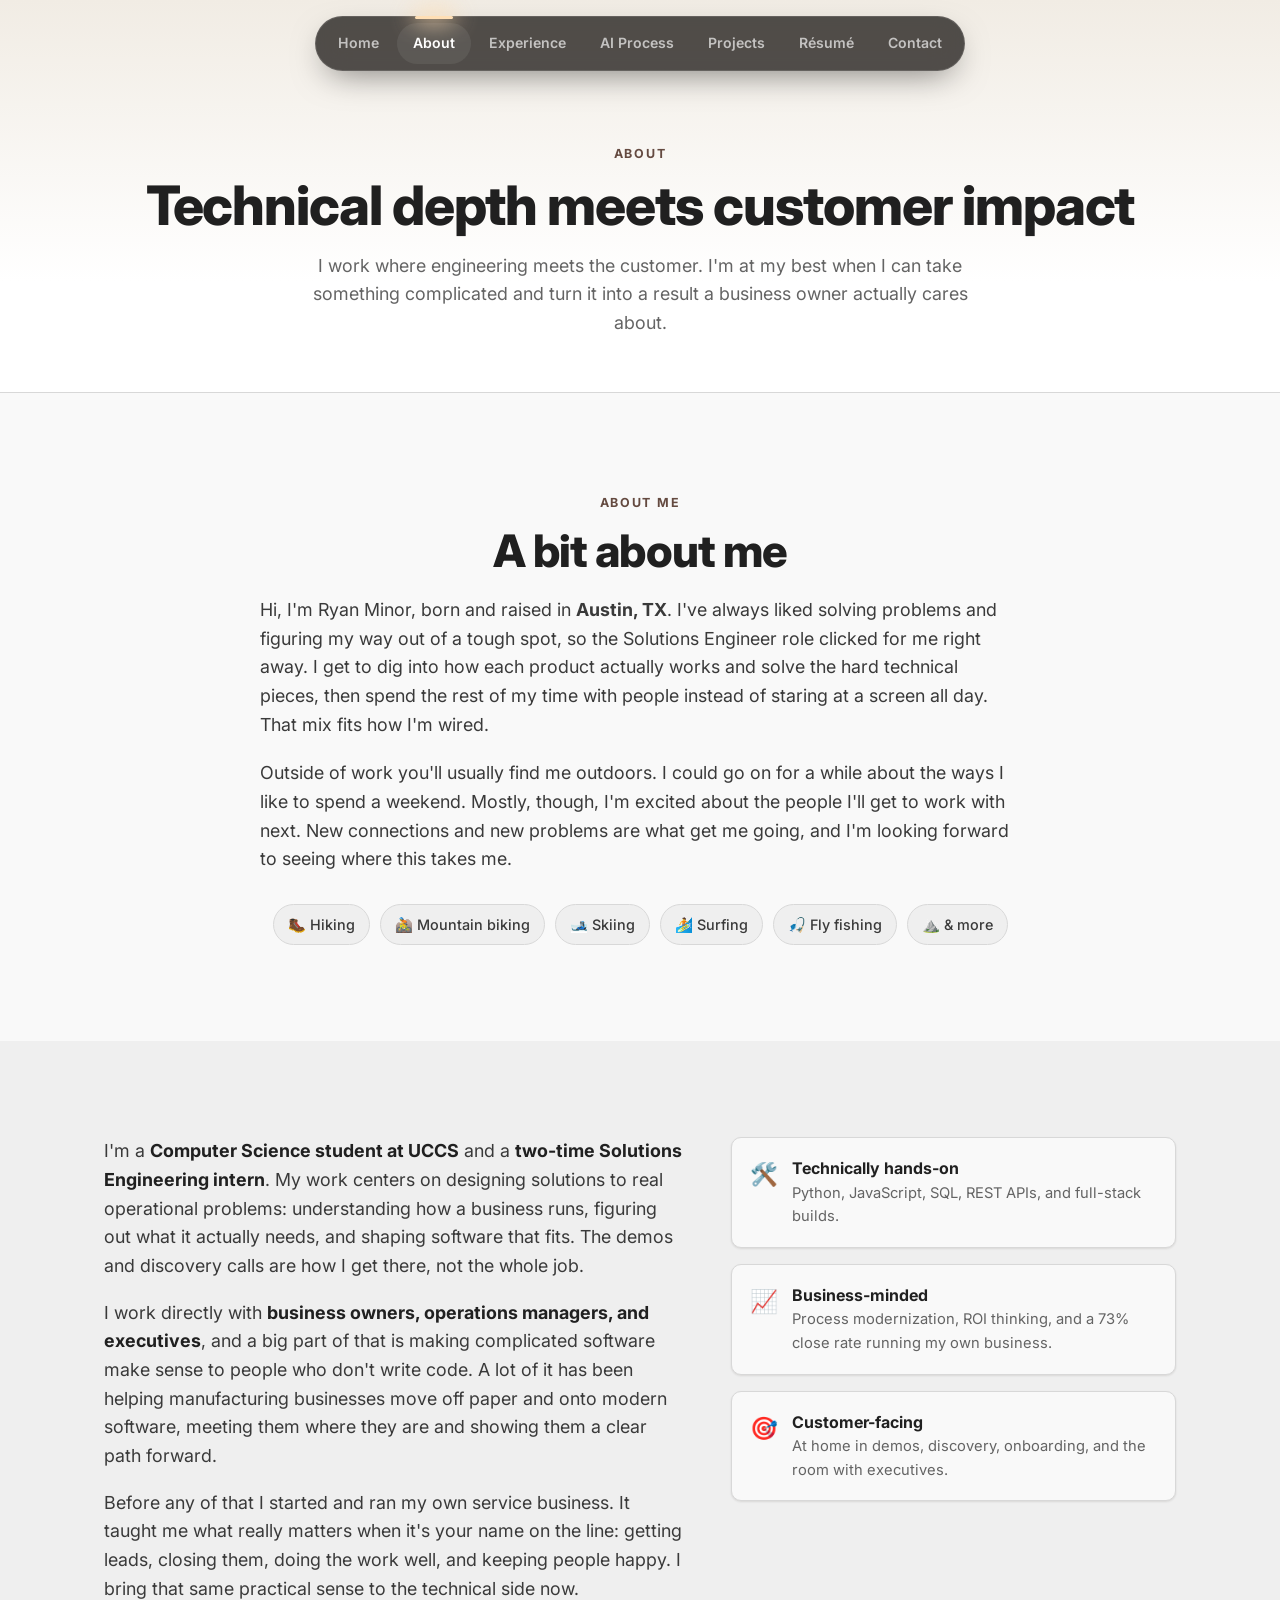
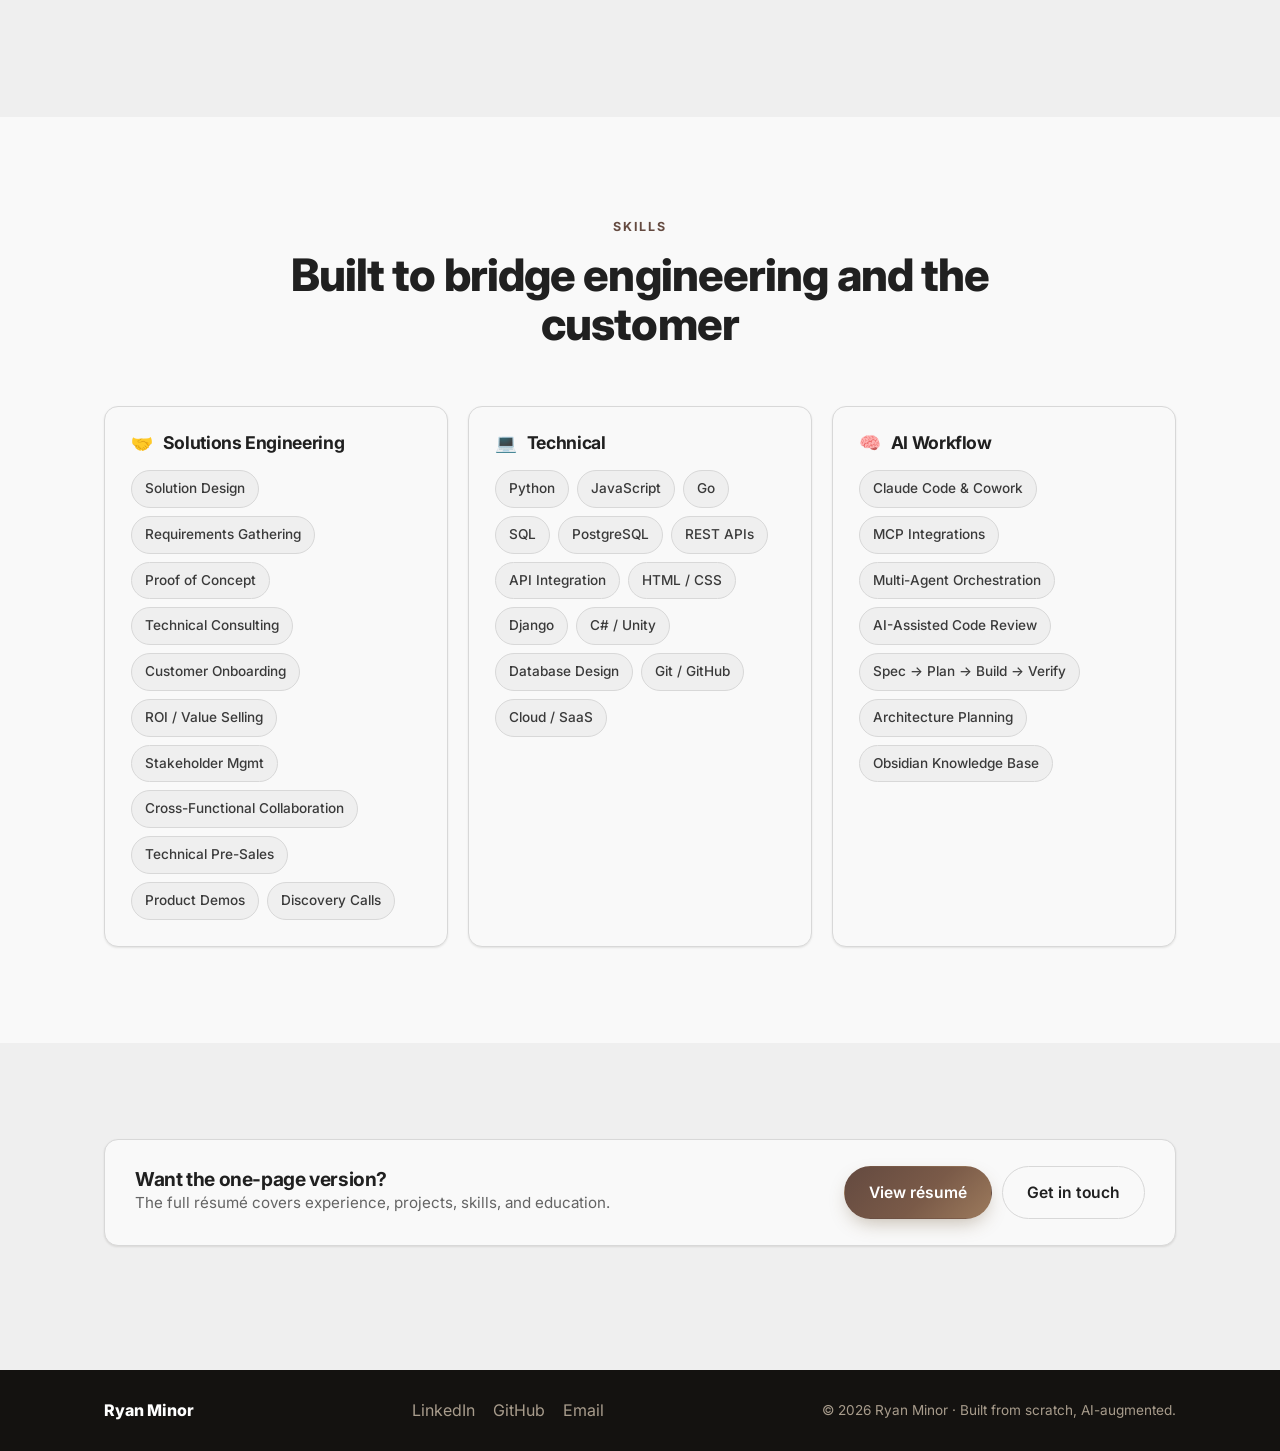
==== commit de3ca727: "content: sync site to new resume + update PDF - Update resume PDF and cache-bust its links (?v=3) - " ====
--- a/about.html
+++ b/about.html
@@ -50,7 +50,7 @@
                     </div>
                     <ul class="about-points reveal">
                         <li><span>🛠️</span><div><strong>Technically hands-on</strong><p>Python, JavaScript, SQL, REST APIs, and full-stack builds.</p></div></li>
-                        <li><span>📈</span><div><strong>Business-minded</strong><p>Process modernization, ROI thinking, and a 79% close rate running my own business.</p></div></li>
+                        <li><span>📈</span><div><strong>Business-minded</strong><p>Process modernization, ROI thinking, and a 73% close rate running my own business.</p></div></li>
                         <li><span>🎯</span><div><strong>Customer-facing</strong><p>At home in demos, discovery, onboarding, and the room with executives.</p></div></li>
                     </ul>
                 </div>
@@ -69,24 +69,24 @@
                         <div class="skill-tags">
                             <span>Solution Design</span><span>Requirements Gathering</span><span>Proof of Concept</span>
                             <span>Technical Consulting</span><span>Customer Onboarding</span><span>ROI / Value Selling</span>
-                            <span>Stakeholder Mgmt</span><span>Executive Communication</span><span>Technical Pre-Sales</span>
+                            <span>Stakeholder Mgmt</span><span>Cross-Functional Collaboration</span><span>Technical Pre-Sales</span>
                             <span>Product Demos</span><span>Discovery Calls</span>
                         </div>
                     </div>
                     <div class="skill-col reveal">
                         <h3 class="skill-col__title"><span>💻</span> Technical</h3>
                         <div class="skill-tags">
-                            <span>Python</span><span>JavaScript</span><span>SQL</span><span>REST APIs</span>
-                            <span>API Integration</span><span>HTML / CSS</span><span>Database Design</span>
-                            <span>C / C++</span><span>Git / GitHub</span><span>Cloud / SaaS</span>
+                            <span>Python</span><span>JavaScript</span><span>Go</span><span>SQL</span>
+                            <span>PostgreSQL</span><span>REST APIs</span><span>API Integration</span><span>HTML / CSS</span>
+                            <span>Django</span><span>C# / Unity</span><span>Database Design</span><span>Git / GitHub</span><span>Cloud / SaaS</span>
                         </div>
                     </div>
                     <div class="skill-col reveal">
                         <h3 class="skill-col__title"><span>🧠</span> AI Workflow</h3>
                         <div class="skill-tags">
-                            <span>Claude Code</span><span>AI-Assisted Development</span><span>Prompt Engineering</span>
-                            <span>Obsidian Knowledge Mgmt</span><span>AI-Assisted Debugging</span>
-                            <span>Architecture Planning</span><span>Documentation Systems</span>
+                            <span>Claude Code &amp; Cowork</span><span>MCP Integrations</span><span>Multi-Agent Orchestration</span>
+                            <span>AI-Assisted Code Review</span><span>Spec → Plan → Build → Verify</span>
+                            <span>Architecture Planning</span><span>Obsidian Knowledge Base</span>
                         </div>
                     </div>
                 </div>
